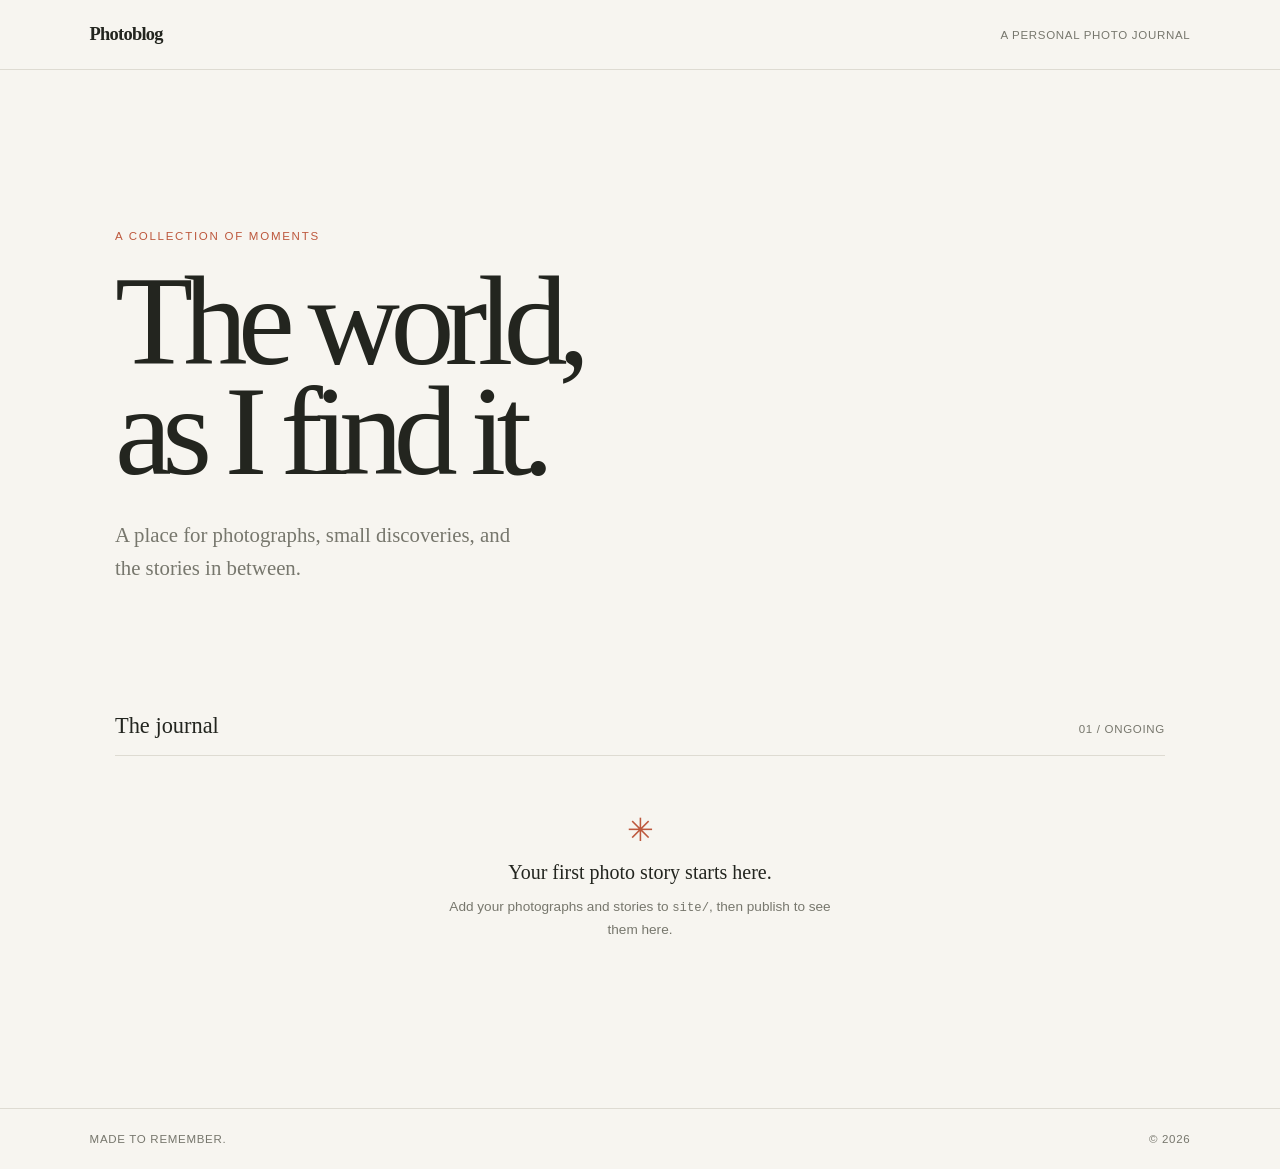
==== site/index.html @ bbfa9d27 "Skeleton github pages" ====
<!doctype html>
<html lang="en">
  <head>
    <meta charset="utf-8">
    <meta name="viewport" content="width=device-width, initial-scale=1">
    <meta name="description" content="A personal photo journal.">
    <title>Photoblog</title>
    <link rel="stylesheet" href="styles.css">
  </head>
  <body>
    <header class="site-header">
      <a class="wordmark" href="./">Photoblog</a>
      <span class="header-note">A personal photo journal</span>
    </header>

    <main>
      <section class="intro" aria-labelledby="page-title">
        <p class="eyebrow">A collection of moments</p>
        <h1 id="page-title">The world,<br>as I find it.</h1>
        <p class="intro-copy">A place for photographs, small discoveries, and the stories in between.</p>
      </section>

      <section class="journal" aria-labelledby="journal-title">
        <div class="section-heading">
          <h2 id="journal-title">The journal</h2>
          <span>01 / Ongoing</span>
        </div>
        <div class="empty-state">
          <span class="empty-mark" aria-hidden="true">✳</span>
          <p>Your first photo story starts here.</p>
          <p class="empty-hint">Add your photographs and stories to <code>site/</code>, then publish to see them here.</p>
        </div>
      </section>
    </main>

    <footer class="site-footer">
      <span>Made to remember.</span>
      <span>© <span id="year">2026</span></span>
    </footer>
  </body>
</html>
---- site/styles.css ----
:root {
  color-scheme: light;
  --paper: #f7f5f0;
  --ink: #23251f;
  --muted: #77776d;
  --accent: #bd583d;
  --line: #dedbd2;
  font-family: Georgia, "Times New Roman", serif;
  font-synthesis: none;
  text-rendering: optimizeLegibility;
}

* {
  box-sizing: border-box;
}

body {
  min-width: 320px;
  margin: 0;
  background: var(--paper);
  color: var(--ink);
}

.site-header,
.site-footer {
  display: flex;
  align-items: center;
  justify-content: space-between;
  padding: 1.5rem 7vw;
}

.site-header {
  border-bottom: 1px solid var(--line);
}

.wordmark {
  color: var(--ink);
  font-size: 1.15rem;
  font-weight: 700;
  letter-spacing: -0.04em;
  text-decoration: none;
}

.header-note,
.site-footer,
.section-heading span {
  color: var(--muted);
  font-family: Arial, sans-serif;
  font-size: 0.72rem;
  letter-spacing: 0.06em;
  text-transform: uppercase;
}

main {
  width: min(100% - 14vw, 1050px);
  margin: 0 auto;
}

.intro {
  padding: clamp(5rem, 13vw, 10rem) 0 clamp(4rem, 10vw, 8rem);
}

.eyebrow {
  margin: 0 0 1.5rem;
  color: var(--accent);
  font-family: Arial, sans-serif;
  font-size: 0.72rem;
  letter-spacing: 0.15em;
  text-transform: uppercase;
}

h1 {
  margin: 0;
  font-size: clamp(4rem, 10vw, 8.5rem);
  font-weight: 400;
  letter-spacing: -0.075em;
  line-height: 0.86;
}

.intro-copy {
  max-width: 26rem;
  margin: 2rem 0 0;
  color: var(--muted);
  font-size: clamp(1.05rem, 2vw, 1.3rem);
  line-height: 1.6;
}

.journal {
  padding-bottom: 7rem;
}

.section-heading {
  display: flex;
  align-items: baseline;
  justify-content: space-between;
  padding-bottom: 1rem;
  border-bottom: 1px solid var(--line);
}

h2 {
  margin: 0;
  font-size: 1.4rem;
  font-weight: 400;
}

.empty-state {
  display: grid;
  min-height: 15rem;
  align-content: center;
  justify-items: center;
  padding: 2rem;
  text-align: center;
}

.empty-mark {
  color: var(--accent);
  font-size: 2rem;
}

.empty-state p {
  margin: 0.75rem 0 0;
  font-size: 1.25rem;
}

.empty-state .empty-hint {
  max-width: 25rem;
  color: var(--muted);
  font-family: Arial, sans-serif;
  font-size: 0.85rem;
  line-height: 1.6;
}

code {
  font-size: 0.9em;
}

.site-footer {
  border-top: 1px solid var(--line);
}

@media (max-width: 520px) {
  .site-header,
  .site-footer {
    padding-right: 6vw;
    padding-left: 6vw;
  }

  main {
    width: 88%;
  }

  .header-note {
    font-size: 0.6rem;
  }
}
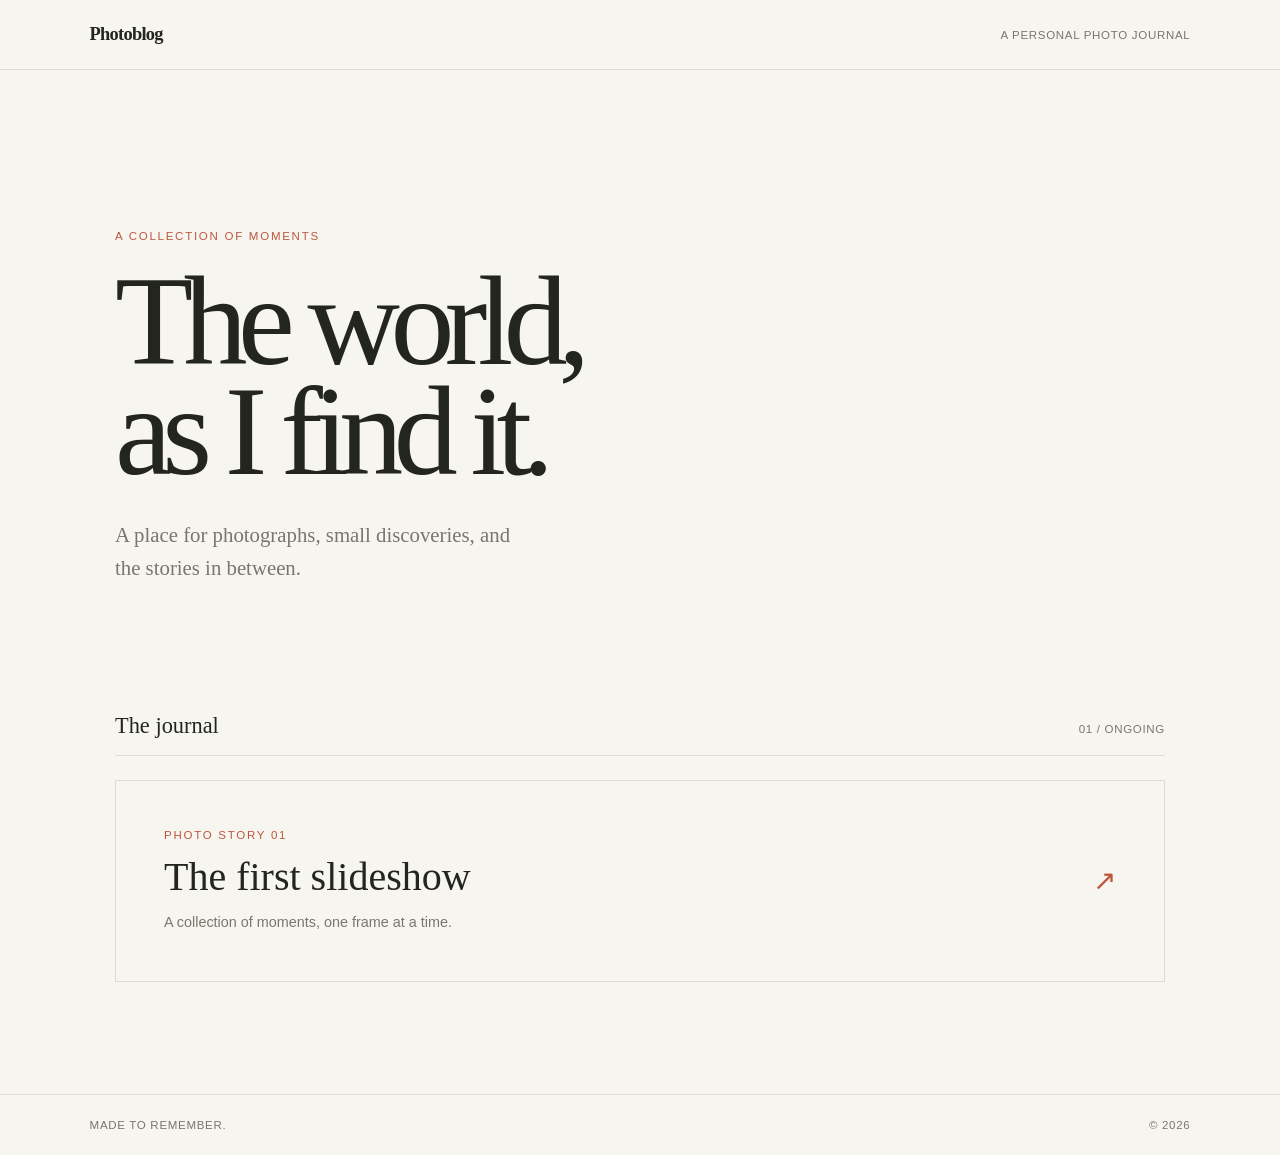
==== commit 9752cb00: "First slideshow" ====
--- a/site/index.html
+++ b/site/index.html
@@ -25,11 +25,14 @@
           <h2 id="journal-title">The journal</h2>
           <span>01 / Ongoing</span>
         </div>
-        <div class="empty-state">
-          <span class="empty-mark" aria-hidden="true">✳</span>
-          <p>Your first photo story starts here.</p>
-          <p class="empty-hint">Add your photographs and stories to <code>site/</code>, then publish to see them here.</p>
-        </div>
+        <a class="story-link" href="first-slideshow/">
+          <span class="story-link-copy">
+            <span class="eyebrow">Photo story 01</span>
+            <span class="story-link-title">The first slideshow</span>
+            <span class="story-link-hint">A collection of moments, one frame at a time.</span>
+          </span>
+          <span class="story-link-arrow" aria-hidden="true">↗</span>
+        </a>
       </section>
     </main>
 
--- a/site/styles.css
+++ b/site/styles.css
@@ -130,6 +130,184 @@
   line-height: 1.6;
 }
 
+.story-link {
+  display: flex;
+  align-items: center;
+  justify-content: space-between;
+  gap: 2rem;
+  margin-top: 1.5rem;
+  padding: clamp(1.5rem, 5vw, 3rem);
+  border: 1px solid var(--line);
+  color: var(--ink);
+  text-decoration: none;
+  transition: border-color 180ms ease, background-color 180ms ease;
+}
+
+.story-link:hover {
+  border-color: var(--accent);
+  background: #f1eee7;
+}
+
+.story-link:focus-visible,
+.back-link:focus-visible {
+  outline: 2px solid var(--accent);
+  outline-offset: 4px;
+}
+
+.story-link-copy {
+  display: grid;
+  gap: 0.75rem;
+}
+
+.story-link-copy .eyebrow {
+  margin: 0;
+}
+
+.story-link-title {
+  font-size: clamp(1.5rem, 4vw, 2.5rem);
+}
+
+.story-link-hint {
+  color: var(--muted);
+  font-family: Arial, sans-serif;
+  font-size: 0.9rem;
+  line-height: 1.5;
+}
+
+.story-link-arrow {
+  color: var(--accent);
+  font-size: 1.75rem;
+}
+
+.slideshow-intro {
+  padding-bottom: 4rem;
+}
+
+.back-link {
+  display: inline-block;
+  margin-top: 2rem;
+  color: var(--accent);
+  font-family: Arial, sans-serif;
+  font-size: 0.85rem;
+  text-decoration-thickness: 1px;
+  text-underline-offset: 0.25em;
+}
+
+.slideshow {
+  padding-top: 2rem;
+}
+
+.slides {
+  overflow: hidden;
+  background: #e9e5dc;
+}
+
+.slide {
+  margin: 0;
+  animation: arrive 300ms ease-out;
+}
+
+.slide[hidden],
+.slideshow[hidden],
+.empty-state[hidden] {
+  display: none;
+}
+
+.slide img {
+  display: block;
+  width: 100%;
+  max-height: min(68vh, 720px);
+  aspect-ratio: 3 / 2;
+  object-fit: cover;
+}
+
+.slide figcaption {
+  padding: 1rem 0 0;
+  color: var(--muted);
+  font-size: 1rem;
+  line-height: 1.5;
+}
+
+.slideshow-controls {
+  display: flex;
+  align-items: center;
+  justify-content: center;
+  gap: 1rem;
+  margin-top: 1.5rem;
+}
+
+.slide-arrow,
+.slide-dot {
+  display: inline-grid;
+  place-items: center;
+  border: 1px solid var(--line);
+  background: transparent;
+  color: var(--ink);
+  cursor: pointer;
+}
+
+.slide-arrow {
+  width: 2.75rem;
+  height: 2.75rem;
+  border-radius: 50%;
+  font-size: 1.15rem;
+}
+
+.slide-pagination {
+  display: flex;
+  gap: 0.5rem;
+}
+
+.slide-dot {
+  width: 0.65rem;
+  height: 0.65rem;
+  padding: 0;
+  border-radius: 50%;
+}
+
+.slide-dot[aria-current="true"] {
+  border-color: var(--accent);
+  background: var(--accent);
+}
+
+.slide-arrow:hover,
+.slide-dot:hover {
+  border-color: var(--accent);
+}
+
+.slide-arrow:focus-visible,
+.slide-dot:focus-visible {
+  outline: 2px solid var(--accent);
+  outline-offset: 3px;
+}
+
+.slide-status {
+  position: absolute;
+  width: 1px;
+  height: 1px;
+  overflow: hidden;
+  clip: rect(0, 0, 0, 0);
+  white-space: nowrap;
+  clip-path: inset(50%);
+}
+
+@keyframes arrive {
+  from {
+    opacity: 0.65;
+  }
+  to {
+    opacity: 1;
+  }
+}
+
+@media (prefers-reduced-motion: reduce) {
+  .slide,
+  .story-link {
+    animation: none;
+    transition: none;
+  }
+}
+
 code {
   font-size: 0.9em;
 }
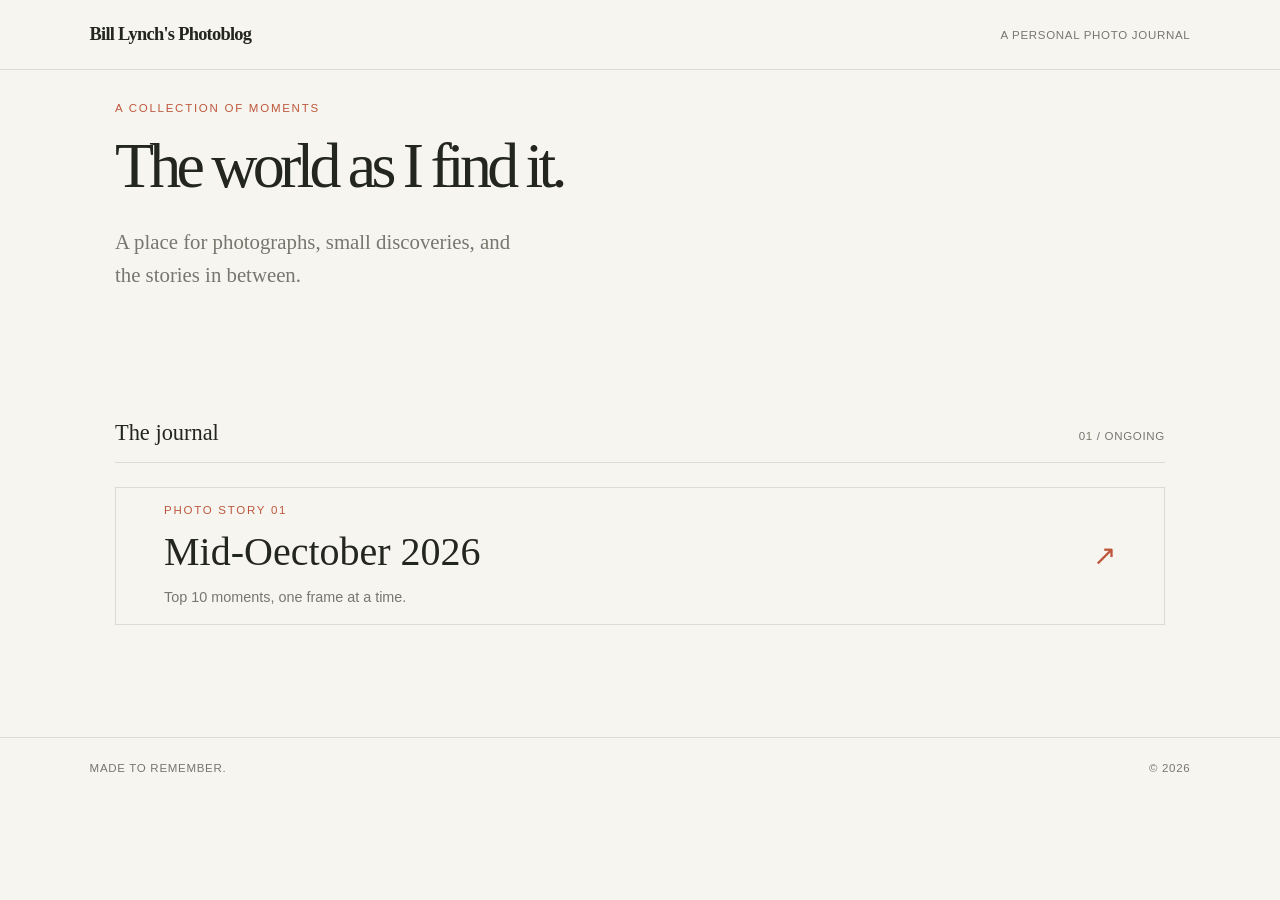
==== commit 501a6a51: "Style updates" ====
--- a/site/index.html
+++ b/site/index.html
@@ -4,19 +4,19 @@
     <meta charset="utf-8">
     <meta name="viewport" content="width=device-width, initial-scale=1">
     <meta name="description" content="A personal photo journal.">
-    <title>Photoblog</title>
+    <title>Bill Lynch's Photoblog</title>
     <link rel="stylesheet" href="styles.css">
   </head>
   <body>
     <header class="site-header">
-      <a class="wordmark" href="./">Photoblog</a>
+      <a class="wordmark" href="./">Bill Lynch's Photoblog</a>
       <span class="header-note">A personal photo journal</span>
     </header>
 
     <main>
       <section class="intro" aria-labelledby="page-title">
         <p class="eyebrow">A collection of moments</p>
-        <h1 id="page-title">The world,<br>as I find it.</h1>
+        <h1 id="page-title">The world as I find it.</h1>
         <p class="intro-copy">A place for photographs, small discoveries, and the stories in between.</p>
       </section>
 
@@ -28,8 +28,8 @@
         <a class="story-link" href="first-slideshow/">
           <span class="story-link-copy">
             <span class="eyebrow">Photo story 01</span>
-            <span class="story-link-title">The first slideshow</span>
-            <span class="story-link-hint">A collection of moments, one frame at a time.</span>
+            <span class="story-link-title">Mid-Oectober 2026</span>
+            <span class="story-link-hint">Top 10 moments, one frame at a time.</span>
           </span>
           <span class="story-link-arrow" aria-hidden="true">↗</span>
         </a>
--- a/site/styles.css
+++ b/site/styles.css
@@ -57,7 +57,7 @@
 }
 
 .intro {
-  padding: clamp(5rem, 13vw, 10rem) 0 clamp(4rem, 10vw, 8rem);
+  padding: 2rem 0 clamp(4rem, 10vw, 8rem);
 }
 
 .eyebrow {
@@ -71,7 +71,7 @@
 
 h1 {
   margin: 0;
-  font-size: clamp(4rem, 10vw, 8.5rem);
+  font-size: clamp(2rem, 5vw, 4.25rem);
   font-weight: 400;
   letter-spacing: -0.075em;
   line-height: 0.86;
@@ -136,7 +136,7 @@
   justify-content: space-between;
   gap: 2rem;
   margin-top: 1.5rem;
-  padding: clamp(1.5rem, 5vw, 3rem);
+  padding: 1rem clamp(1.5rem, 5vw, 3rem);
   border: 1px solid var(--line);
   color: var(--ink);
   text-decoration: none;
@@ -183,6 +183,10 @@
   padding-bottom: 4rem;
 }
 
+.slideshow-intro h1 {
+  font-size: clamp(1rem, 2.5vw, 2.125rem);
+}
+
 .back-link {
   display: inline-block;
   margin-top: 2rem;
@@ -198,6 +202,8 @@
 }
 
 .slides {
+  width: min(100%, 900px);
+  margin-inline: auto;
   overflow: hidden;
   background: #e9e5dc;
 }
@@ -215,10 +221,12 @@
 
 .slide img {
   display: block;
-  width: 100%;
-  max-height: min(68vh, 720px);
-  aspect-ratio: 3 / 2;
-  object-fit: cover;
+  width: auto;
+  max-width: 100%;
+  max-height: min(65vh, 600px);
+  height: auto;
+  margin-inline: auto;
+  object-fit: contain;
 }
 
 .slide figcaption {
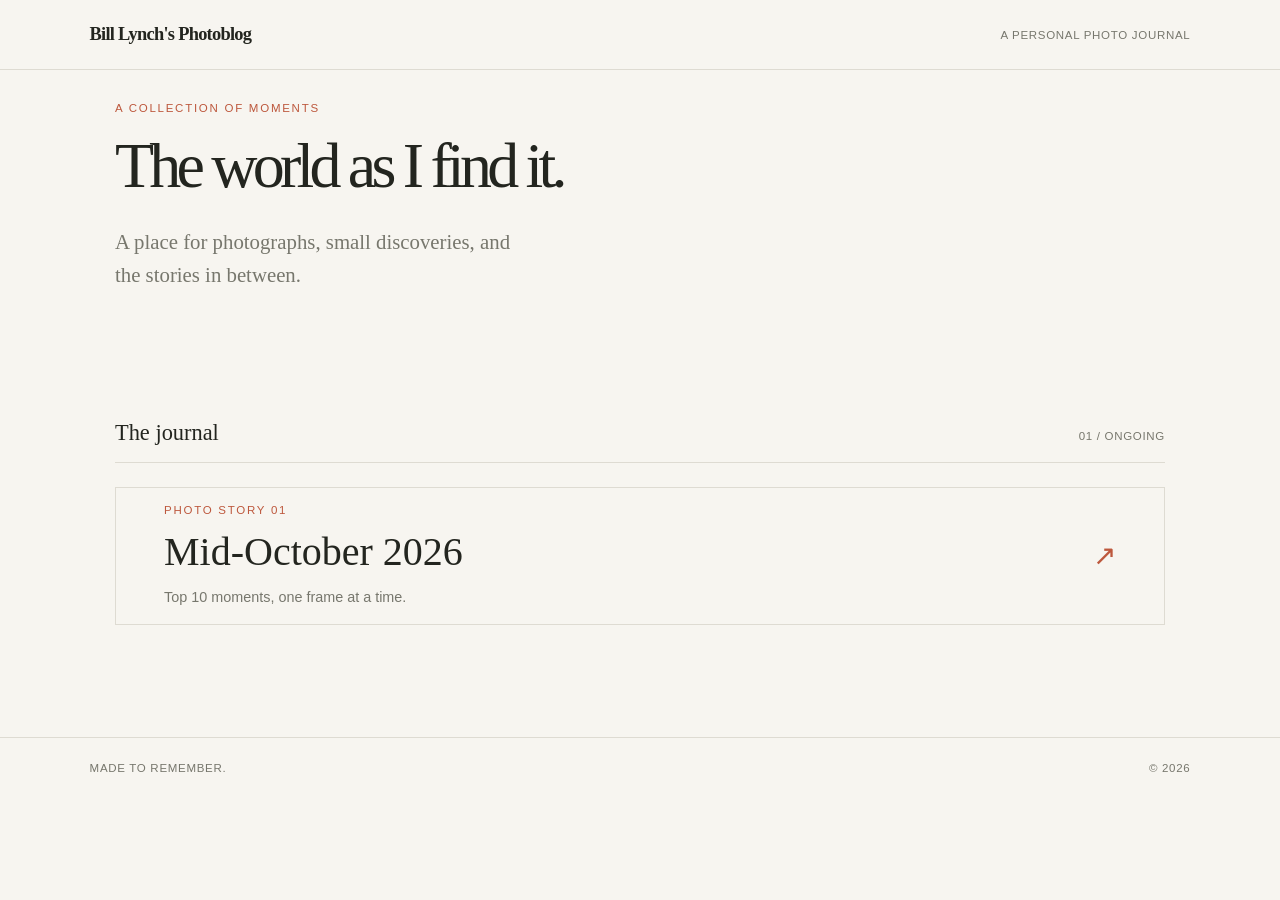
==== commit a0858170: "Fix some typos" ====
--- a/site/index.html
+++ b/site/index.html
@@ -28,7 +28,7 @@
         <a class="story-link" href="first-slideshow/">
           <span class="story-link-copy">
             <span class="eyebrow">Photo story 01</span>
-            <span class="story-link-title">Mid-Oectober 2026</span>
+            <span class="story-link-title">Mid-October 2026</span>
             <span class="story-link-hint">Top 10 moments, one frame at a time.</span>
           </span>
           <span class="story-link-arrow" aria-hidden="true">↗</span>
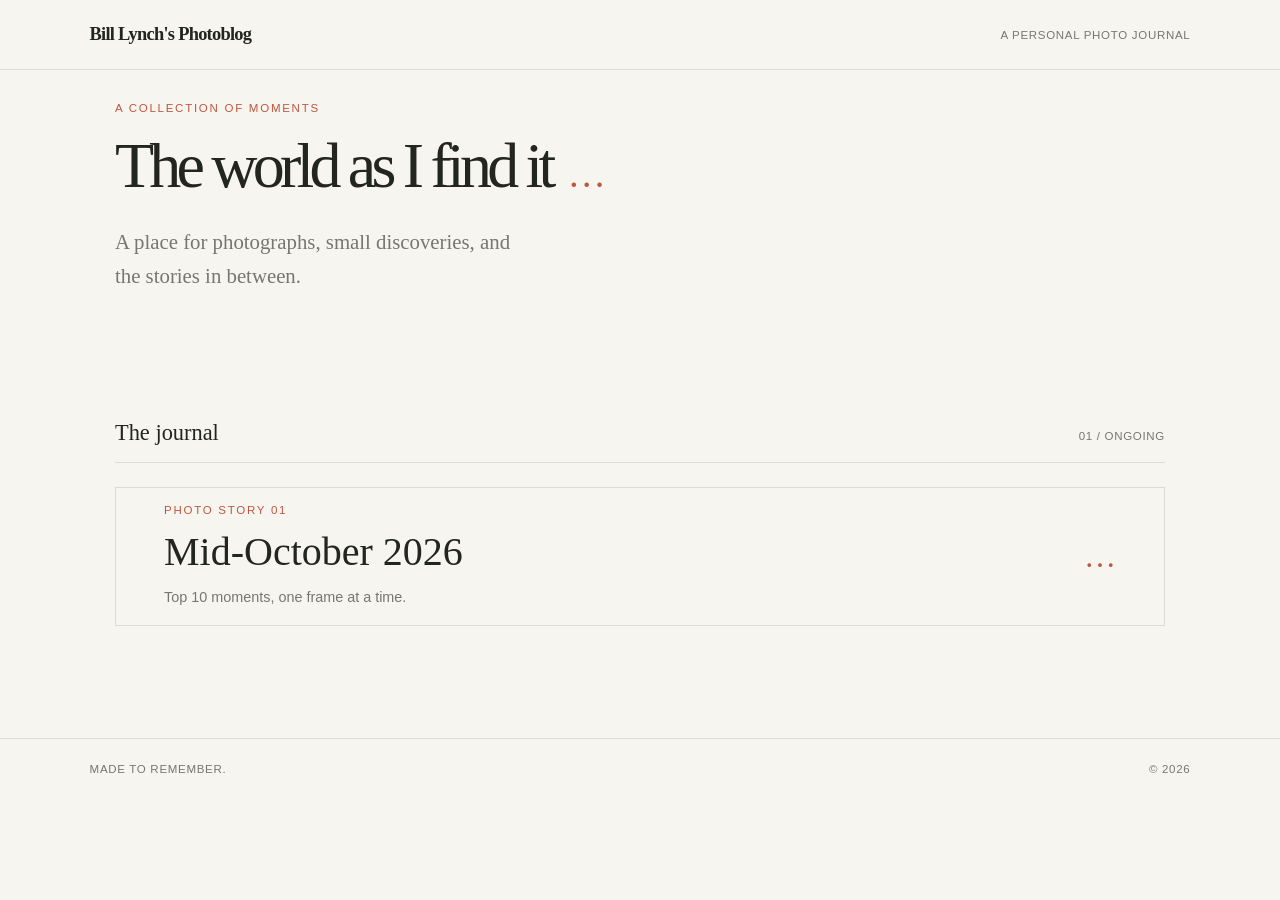
==== commit 76836444: "Added intro/bio text" ====
--- a/site/index.html
+++ b/site/index.html
@@ -16,7 +16,14 @@
     <main>
       <section class="intro" aria-labelledby="page-title">
         <p class="eyebrow">A collection of moments</p>
-        <h1 id="page-title">The world as I find it.</h1>
+        <div class="page-title-row">
+          <h1 id="page-title">The world as I find it&nbsp;
+          </h1>
+          <details class="title-note">
+            <summary aria-label="About this photoblog" aria-describedby="title-note-popup"><span aria-hidden="true">…</span></summary>
+            <span class="title-note-popup" id="title-note-popup" role="tooltip">Welcome to my visual diary of Minnesota and beyond. I’m using this space to practice my craft, master the technical details of the camera, and learn new techniques. This blog captures my journey to see the world through a lens—one frame at a time.</span>
+          </details>
+        </div>
         <p class="intro-copy">A place for photographs, small discoveries, and the stories in between.</p>
       </section>
 
@@ -31,7 +38,7 @@
             <span class="story-link-title">Mid-October 2026</span>
             <span class="story-link-hint">Top 10 moments, one frame at a time.</span>
           </span>
-          <span class="story-link-arrow" aria-hidden="true">↗</span>
+          <span class="story-link-arrow" aria-hidden="true">…</span>
         </a>
       </section>
     </main>
--- a/site/styles.css
+++ b/site/styles.css
@@ -69,12 +69,77 @@
   text-transform: uppercase;
 }
 
+.page-title-row {
+  display: flex;
+  align-items: baseline;
+  flex-wrap: wrap;
+  gap: 0.3em;
+}
+
 h1 {
   margin: 0;
   font-size: clamp(2rem, 5vw, 4.25rem);
   font-weight: 400;
   letter-spacing: -0.075em;
   line-height: 0.86;
+}
+
+.title-note {
+  position: relative;
+  display: inline-block;
+  vertical-align: baseline;
+  flex: 0 0 auto;
+  font-size: clamp(1.2rem, 3vw, 2.55rem);
+  letter-spacing: normal;
+  line-height: 1;
+}
+
+.title-note summary {
+  display: inline-block;
+  color: var(--accent);
+  cursor: pointer;
+  list-style: none;
+}
+
+.title-note summary::-webkit-details-marker {
+  display: none;
+}
+
+.title-note summary:focus-visible {
+  border-radius: 0.15em;
+  outline: 2px solid var(--accent);
+  outline-offset: 3px;
+}
+
+.title-note-popup {
+  position: absolute;
+  display: block;
+  z-index: 1;
+  top: calc(100% + 0.75rem);
+  left: 0;
+  width: min(34rem, calc(100vw - 3rem));
+  padding: 1rem 1.25rem;
+  border: 1px solid var(--line);
+  background: var(--paper);
+  box-shadow: 0 0.5rem 1.5rem rgb(35 37 31 / 12%);
+  color: var(--ink);
+  font-family: inherit;
+  font-size: clamp(1.05rem, 2vw, 1.3rem);
+  font-style: italic;
+  font-weight: 400;
+  letter-spacing: normal;
+  line-height: 1.6;
+  opacity: 0;
+  pointer-events: none;
+  visibility: hidden;
+}
+
+.title-note:hover .title-note-popup,
+.title-note:focus-within .title-note-popup,
+.title-note[open] .title-note-popup {
+  opacity: 1;
+  pointer-events: auto;
+  visibility: visible;
 }
 
 .intro-copy {
@@ -175,8 +240,16 @@
 }
 
 .story-link-arrow {
+  flex: 0 0 auto;
   color: var(--accent);
-  font-size: 1.75rem;
+  font-size: 2rem;
+  line-height: 1;
+  transition: transform 180ms ease;
+}
+
+.story-link:hover .story-link-arrow,
+.story-link:focus-visible .story-link-arrow {
+  transform: translate(0.15rem, -0.15rem);
 }
 
 .slideshow-intro {
